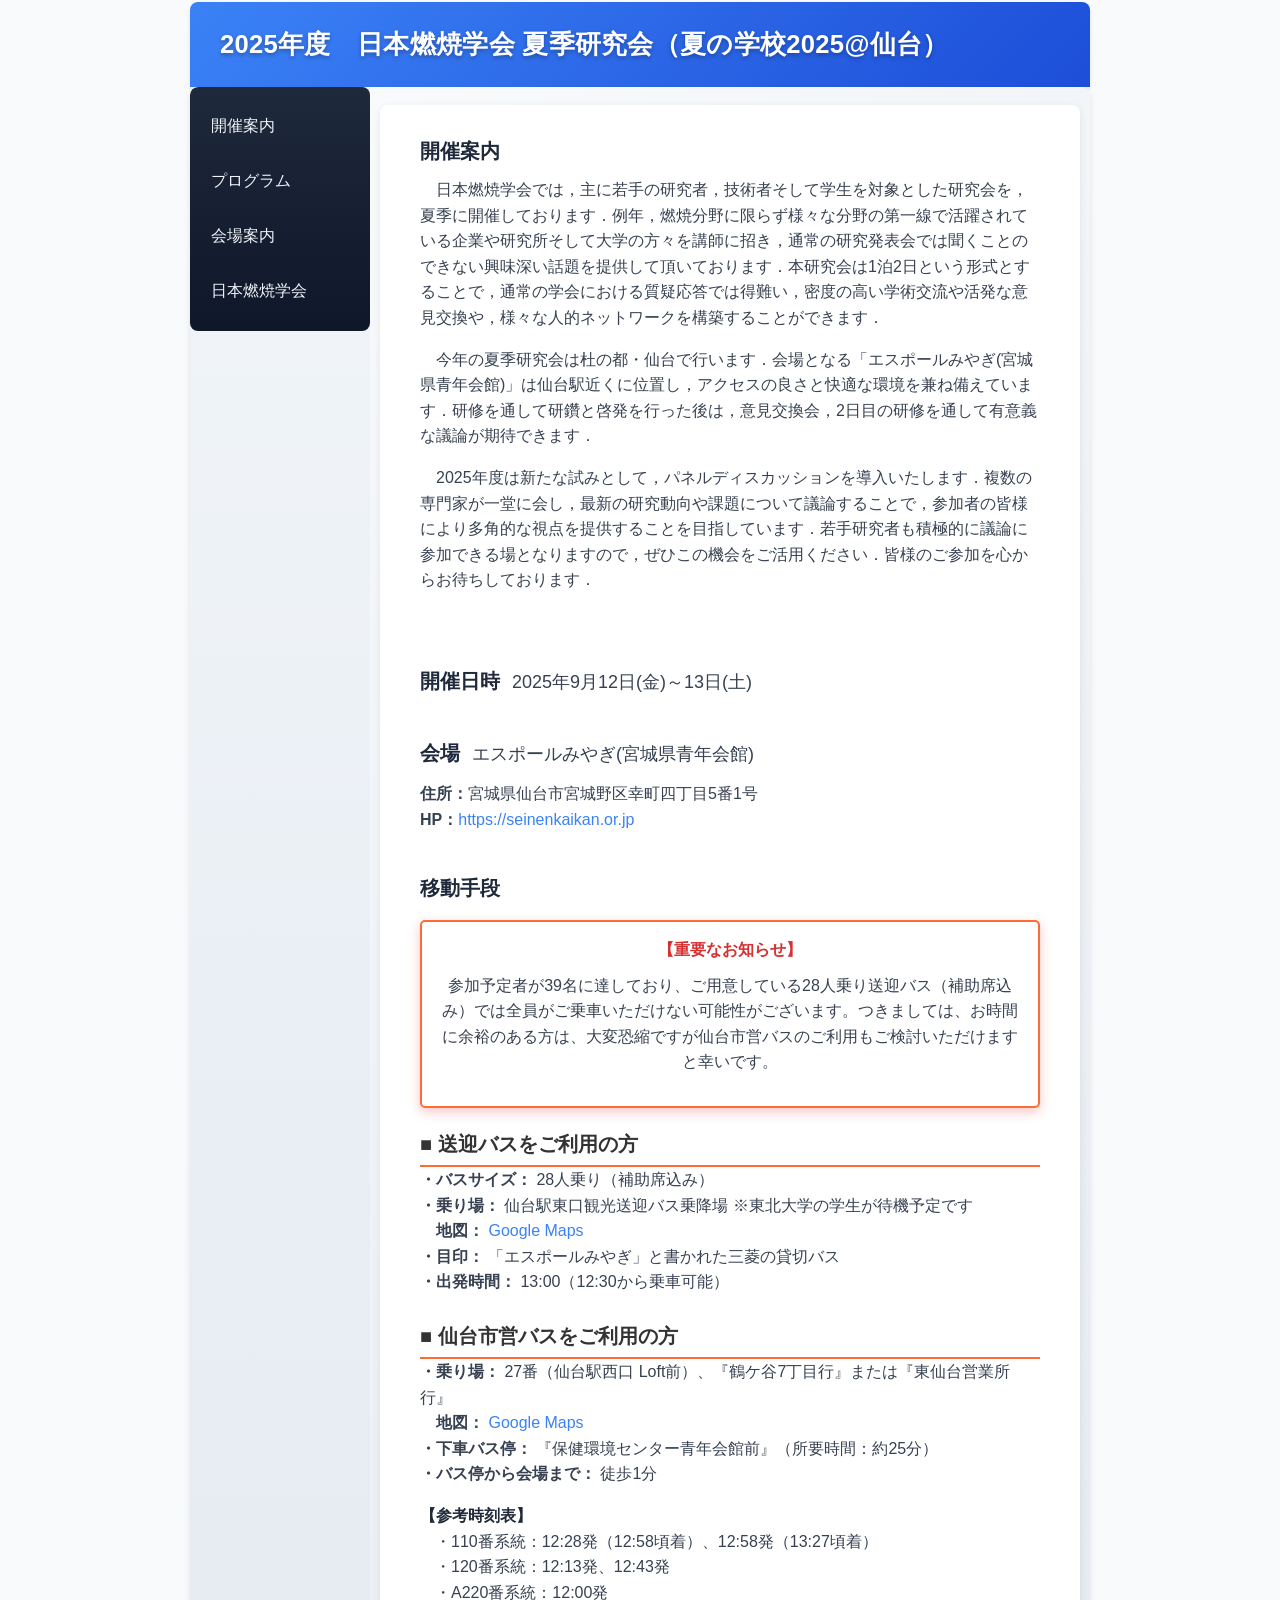
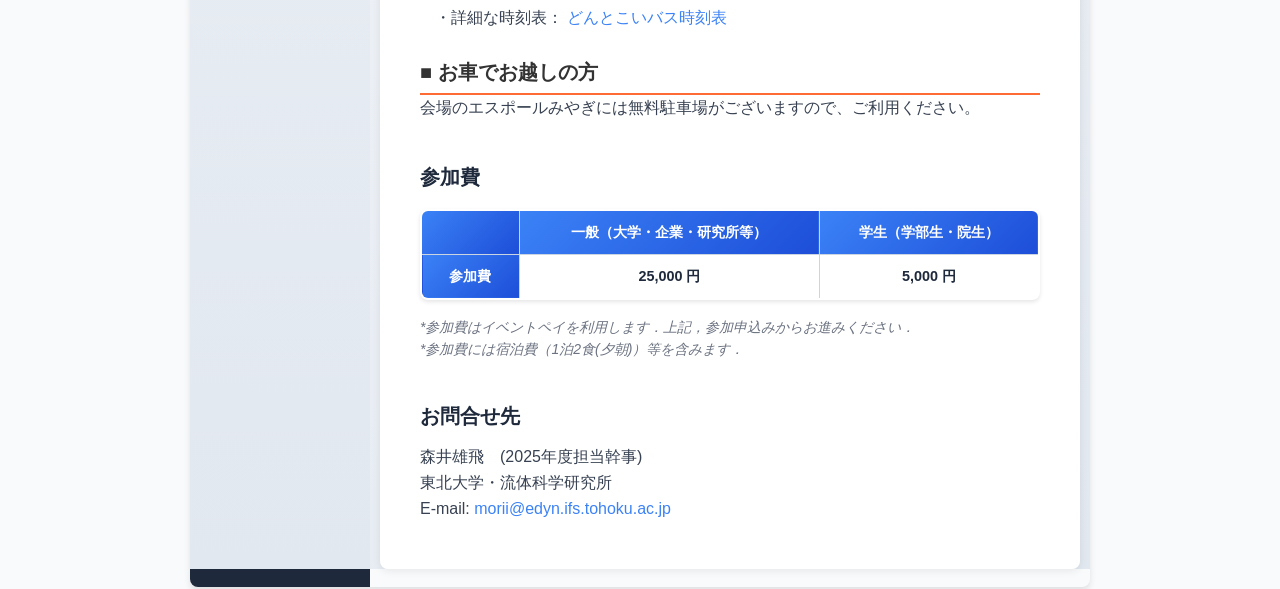
==== 2025/2025_CombustionSummerrSchool_Japan-main/index.html @ 3e6b19f3 "init" ====
<!DOCTYPE HTML PUBLIC "-//W3C//DTD HTML 4.01 Transitional//EN">
<html lang="ja">
<head>
  <meta charset="UTF-8">
  <meta name="GENERATOR" content="JustSystems Homepage Builder Version 21.0.3.0 for Windows">
  <title>2025年度　日本燃焼学会 夏季研究会（夏の学校2025@仙台）</title>
  <link href="hpb9tm10_3.css" rel="stylesheet" type="text/css" id="hpb9tm10_3">
</head>
<body>
<table class="hpb-head" id="HPB_LAYOUT_H" border="0" cellpadding="0" cellspacing="0">
  <tbody>
   <tr><td height="85" style="padding: 20px 30px;"><span class="page-header">2025年度　日本燃焼学会 夏季研究会（夏の学校2025@仙台）</span></td></tr>
  </tbody>
</table>

<table class="hpb-main" id="HPB_LAYOUTTABLE_06" border="0" cellpadding="0" cellspacing="0">
<tbody>
<tr>
<!-- ↓左側一行目 -->
<td class="hpb-side-cell3" id="HPB_LAYOUT_LMV0" valign="top" width="180">
   <table class="hpb-vmenu1" id="HPB_LINK_MENU_TABLE_01" border="0" cellpadding="5" cellspacing="0">
        <tbody>
          <tr><td class="hpb-vmenu1-head" height="1"> </td></tr>
          <tr><td class="hpb-vmenu1-idle1"><a href="index.html" class="hpb-vmenu1-link1">開催案内</a></td></tr>
          <tr><td class="hpb-vmenu1-idle1"><a href="program.html" class="hpb-vmenu1-link1">プログラム</a></td>    </tr>
          <tr><td class="hpb-vmenu1-idle1"><a href="kaijo.html" class="hpb-vmenu1-link1">会場案内</a></td></tr>
          <!--<tr><td class="hpb-vmenu1-idle1"><a href="regist.html" class="hpb-vmenu1-link1">参加申込み</a></td></tr>-->
          <tr><td class="hpb-vmenu1-idle1"><a href="http://www.combustionsociety.jp/" class="hpb-vmenu1-link1">日本燃焼学会</a></td></tr>
          <tr><td class="hpb-vmenu1-head" height="1"> </td></tr>
        </tbody>
   </table></td>

<!-- ↓右側一行目 -->
<td class="hpb-cnt-cell3-x" id="HPB_LAYOUT_CONTENTS" align="center" valign="top"><a name="SKIP_LINK" id="SKIP_LINK"></a><br>

<table class="hpb-lb-tb1" align="center" border="0" cellpadding="0" cellspacing="0">
<tbody>

<tr><td class="hpb-lb-tb1-cell4">
  <div class="content-section">
    <h2 class="text-heading">開催案内</h2>
    <div class="text-body">
      　日本燃焼学会では，主に若手の研究者，技術者そして学生を対象とした研究会を，夏季に開催しております．例年，燃焼分野に限らず様々な分野の第一線で活躍されている企業や研究所そして大学の方々を講師に招き，通常の研究発表会では聞くことのできない興味深い話題を提供して頂いております．本研究会は1泊2日という形式とすることで，通常の学会における質疑応答では得難い，密度の高い学術交流や活発な意見交換や，様々な人的ネットワークを構築することができます．
    </div>
    <div class="text-body">
      　今年の夏季研究会は杜の都・仙台で行います．会場となる「エスポールみやぎ(宮城県青年会館)」は仙台駅近くに位置し，アクセスの良さと快適な環境を兼ね備えています．研修を通して研鑽と啓発を行った後は，意見交換会，2日目の研修を通して有意義な議論が期待できます．
    </div>
    <div class="text-body">
      　2025年度は新たな試みとして，パネルディスカッションを導入いたします．複数の専門家が一堂に会し，最新の研究動向や課題について議論することで，参加者の皆様により多角的な視点を提供することを目指しています．若手研究者も積極的に議論に参加できる場となりますので，ぜひこの機会をご活用ください．皆様のご参加を心からお待ちしております．
    </div>
  </div>

  <div class="info-section">
    <div class="info-item">
      <span class="info-label">開催日時</span>
      <span class="info-value">2025年9月12日(金)～13日(土)</span>
    </div>
  </div>

  <div class="info-section">
    <div class="info-item">
      <span class="info-label">会場</span>
      <span class="info-value">エスポールみやぎ(宮城県青年会館)</span>
    </div>
    <div class="info-details">
      <div class="text-body">
        <strong>住所：</strong>宮城県仙台市宮城野区幸町四丁目5番1号<br>
        <strong>HP：</strong><a href="https://seinenkaikan.or.jp">https://seinenkaikan.or.jp</a>
      </div>
    </div>
  </div>

  <div class="info-section">
    <div class="info-item">
      <span class="info-label">移動手段</span>
    </div>
    <div class="info-details">
      <div class="deadline-warning" style="background: none !important; border: 2px solid #ff6b35; padding: 15px; margin-bottom: 20px; border-radius: 5px;">
        <div style="font-weight: bold; color: #d63031; margin-bottom: 10px;">【重要なお知らせ】</div>
        <div class="text-body">
          参加予定者が39名に達しており、ご用意している28人乗り送迎バス（補助席込み）では全員がご乗車いただけない可能性がございます。つきましては、お時間に余裕のある方は、大変恐縮ですが仙台市営バスのご利用もご検討いただけますと幸いです。
        </div>
      </div>
      
      <div style="margin-bottom: 25px;">
        <h3 style="color: #333; border-bottom: 2px solid #ff6b35; padding-bottom: 5px;">■ 送迎バスをご利用の方</h3>
        <div class="text-body">
          <strong>・バスサイズ：</strong> 28人乗り（補助席込み）<br>
          <strong>・乗り場：</strong> 仙台駅東口観光送迎バス乗降場 ※東北大学の学生が待機予定です<br>
          　<strong>地図：</strong> <a href="https://maps.google.com/?cid=13411149127539616273&g_mp=Cidnb29nbGUubWFwcy5wbGFjZXMudjEuUGxhY2VzLlNlYXJjaFRleHQ">Google Maps</a><br>
          <strong>・目印：</strong> 「エスポールみやぎ」と書かれた三菱の貸切バス<br>
          <strong>・出発時間：</strong> 13:00（12:30から乗車可能）
        </div>
      </div>
      
      <div style="margin-bottom: 25px;">
        <h3 style="color: #333; border-bottom: 2px solid #ff6b35; padding-bottom: 5px;">■ 仙台市営バスをご利用の方</h3>
        <div class="text-body">
          <strong>・乗り場：</strong> 27番（仙台駅西口 Loft前）、『鶴ケ谷7丁目行』または『東仙台営業所行』<br>
          　<strong>地図：</strong> <a href="https://maps.google.com/?cid=9888754777734787232&g_mp=Cidnb29nbGUubWFwcy5wbGFjZXMudjEuUGxhY2VzLlNlYXJjaFRleHQ">Google Maps</a><br>
          <strong>・下車バス停：</strong> 『保健環境センター青年会館前』（所要時間：約25分）<br>
          <strong>・バス停から会場まで：</strong> 徒歩1分
        </div>
        
        <div style="margin-top: 15px;">
          <strong>【参考時刻表】</strong><br>
          <div class="text-body" style="margin-left: 15px;">
            ・110番系統：12:28発（12:58頃着）、12:58発（13:27頃着）<br>
            ・120番系統：12:13発、12:43発<br>
            ・A220番系統：12:00発<br>
            ・詳細な時刻表： <a href="http://www.donto.co.jp/timetable/citybus/bus_d_result.cgi?SW=90&TG=C&BSC=0050154">どんとこいバス時刻表</a>
          </div>
        </div>
      </div>
      
      <div style="margin-bottom: 15px;">
        <h3 style="color: #333; border-bottom: 2px solid #ff6b35; padding-bottom: 5px;">■ お車でお越しの方</h3>
        <div class="text-body">
          会場のエスポールみやぎには無料駐車場がございますので、ご利用ください。
        </div>
      </div>
    </div>
  </div>
  <div class="info-section">
    <div class="info-item">
      <span class="info-label">参加費</span>
    </div>
    <!--
    <div class="deadline-warning">
      <span class="deadline-text">申込締切：</span><span class="deadline-date">2025年8月31日(日)</span>
    </div>
    -->
    <div class="info-details">      <table class="fee-table">
        <tbody>
          <tr>
            <td class="fee-table-header" width="80"></td>
            <td class="fee-table-header" width="280"><strong>一般（大学・企業・研究所等）</strong></td>
            <td class="fee-table-header" width="200"><strong>学生（学部生・院生）</strong></td>
          </tr>
          <tr>
            <td class="fee-table-header"><strong>参加費</strong></td>
            <td class="fee-table-data"><strong>25,000 円</strong></td>
            <td class="fee-table-data"><strong>5,000 円</strong></td>
          </tr>
        </tbody>
      </table>
      <!--
      <div class="registration-button" style="text-align: center; margin: 20px 0;">
        <a href="regist.html" style="display: inline-block; background-color: #ff6b35; color: white; padding: 15px 40px; text-decoration: none; font-size: 18px; font-weight: bold; border-radius: 5px; box-shadow: 0 2px 4px rgba(0,0,0,0.2); transition: background-color 0.3s;">参加申込みはこちら</a>
      </div>-->
      <div class="info-note">
        *参加費はイベントペイを利用します．上記，参加申込みからお進みください．<br>
        *参加費には宿泊費（1泊2食(夕朝)）等を含みます．
      </div>
    </div>
  </div>

  <div class="info-section">
    <div class="info-item">
      <span class="info-label">お問合せ先</span>
    </div>
    <div class="info-details">
      <div class="text-body">
        森井雄飛　(2025年度担当幹事)<br>
        東北大学・流体科学研究所<br>
        E-mail: <span id="email-address">JavaScript有効化でメールアドレスが表示されます</span>
      </div>
    </div>
  </div>

</td></tr>

</tbody></table>
</td>
</tr>

<!-- ↓二行目 -->
<tr>
<td class="hpb-cnt-cell4" valign="top"></td>
<td class="hpb-side-cell4" height="18" valign="top"></td>
</tr>

</tbody>
</table>
<script>
// より高度なスパム対策でメールアドレスを表示
document.addEventListener('DOMContentLoaded', function() {
    // Base64エンコードされたメールアドレス
    var encodedEmail = 'bW9yaWlAZWR5bi5pZnMudG9ob2t1LmFjLmpw';
    var emailSpan = document.getElementById('email-address');
    if (emailSpan) {
        var decodedEmail = atob(encodedEmail);
        emailSpan.innerHTML = '<a href="mailto:' + decodedEmail + '" style="color: #3b82f6;">' + decodedEmail + '</a>';
    }
});
</script>
</body>
</html>
---- 2025/2025_CombustionSummerrSchool_Japan-main/hpb9tm10_3.css ----
/*- themeid=hpb9tm10_3; --------------------------------*/
/*-------------------- maintable --------------------*/

.hpb-main {
	width: 900px;
	box-shadow: 0 4px 6px rgba(0, 0, 0, 0.1);
	border-radius: 8px;
	overflow: hidden;
}

/*-------------------- contents --------------------*/

.hpb-cnt-cell3-x {
	font-size: 100%;
	background: linear-gradient(135deg, #f8fafc 0%, #e2e8f0 100%);
}

.hpb-cnt-cell4 {
	font-size: 100%;
	background: #1e293b;
}

/*-------------------- head --------------------*/

.hpb-head {
	background: linear-gradient(135deg, #3b82f6 0%, #1d4ed8 100%);
	box-shadow: 0 2px 4px rgba(0, 0, 0, 0.1);
	border-radius: 8px 8px 0 0;
	overflow: hidden;
}

/*-------------------- side --------------------*/

.hpb-side-cell3 {
	font-size: 100%;
	background: linear-gradient(180deg, #f1f5f9 0%, #e2e8f0 100%);
	width: 180px;
}

/*-------------------- layout base --------------------*/

.hpb-lb-tb1 {
	width: 700px;
	border-radius: 8px;
	overflow: hidden;
	box-shadow: 0 2px 8px rgba(0, 0, 0, 0.08);
}

.hpb-lb-tb1-cell4 {
	font-size: 1rem;
	font-weight: normal;
	padding: 2rem 2.5rem;
	background: #ffffff;
	border-bottom: none;
	line-height: 1.6;
}

.hpb-lb-tb1-cell4:last-child {
	border-bottom: none;
}

/* 参加費テーブル用スタイル */
.fee-table {
	border-collapse: collapse;
	border: 2px solid #3b82f6;
	border-radius: 8px;
	overflow: hidden;
	margin: 1rem 0;
	box-shadow: 0 2px 4px rgba(0, 0, 0, 0.1);
	width: 100%;
	max-width: 700px;
}

.fee-table td {
	border: 1px solid #cbd5e1;
	padding: 12px 8px;
	font-size: 0.9rem;
	white-space: nowrap;
	text-align: center;
}

.fee-table-header {
	background: linear-gradient(135deg, #3b82f6 0%, #1d4ed8 100%);
	color: white;
	font-weight: 600;
}

.fee-table-data {
	background: #ffffff;
	color: #1e293b;
	font-weight: 600;
}

/*-------------------- vertical menu --------------------*/

.hpb-vmenu1 {
	float: none;
	width: 100%;
	background: linear-gradient(180deg, #1e293b 0%, #0f172a 100%);
	border-radius: 8px;
	overflow: hidden;
}

.hpb-vmenu1-head {
	height: 12px;
}

.hpb-vmenu1-link0:link {
	text-decoration: none;
	color: #000000;
}

.hpb-vmenu1-link0:visited {
	color: #000000;
	text-decoration: none;
}

.hpb-vmenu1-link0:hover {
	color: #000000;
	text-decoration: underline;
}

.hpb-vmenu1-link1:link {
	font-size: 100%;
	color: #f1f5f9;
	text-decoration: none;
	display: block;
	padding: 12px 16px;
	transition: all 0.3s ease;
}

.hpb-vmenu1-link1:visited {
	font-size: 100%;
	color: #f1f5f9;
	text-decoration: none;
}

.hpb-vmenu1-link1:hover {
	font-size: 100%;
	color: #ffffff;
	text-decoration: none;
	background: rgba(59, 130, 246, 0.2);
	transform: translateX(4px);
}

.hpb-vmenu1-link2:link {
	font-size: 100%;
	color: #FF0000;
	text-decoration: none;
}

.hpb-vmenu1-link2:visited {
	font-size: 100%;
	color: #FF0000;
	text-decoration: none;
}

.hpb-vmenu1-link2:hover {
	font-size: 100%;
	color: #FF0000;
	text-decoration: underline;
}

/* Section spacing improvements */
.section-spacing {
	margin-bottom: 1.5rem;
}

.section-spacing:last-child {
	margin-bottom: 0;
}

/* Better typography for specific elements */
.text-heading + .text-highlight,
.text-heading + .text-small {
	margin-left: 0.5rem;
}

/*-------------------- content menu --------------------*/
/* Empty ruleset removed */

/*-------------------- element type --------------------*/

a:link {
	color: #3b82f6;
	text-decoration: none;
	transition: color 0.3s ease;
}

a:visited {
	color: #3b82f6;
	text-decoration: none;
}

a:hover {
	color: #1d4ed8;
	text-decoration: none;
}

body {
	color: #1f2937;
	margin: 2px;
	font-size: 16px;
	background: #f8fafc;
	text-align: center;
	font-family: -apple-system, BlinkMacSystemFont, "Segoe UI", Roboto, "Helvetica Neue", Arial, "Noto Sans JP", sans-serif;
	line-height: 1.6;
}

h1 {
	color: #333333;
	margin-top: 0px;
	margin-right: 0px;
	margin-bottom: 0px;
	margin-left: 0px;
	font-size: 140%;
	font-weight: bold;
}

h2 {
	color: #333333;
	margin-top: 0px;
	margin-right: 0px;
	margin-bottom: 0px;
	margin-left: 0px;
	font-size: 135%;
	font-weight: bold;
}

h3 {
	color: #333333;
	margin-top: 0px;
	margin-right: 0px;
	margin-bottom: 0px;
	margin-left: 0px;
	font-size: 125%;
	font-weight: bold;
}

h4 {
	color: #333333;
	margin-top: 0px;
	margin-right: 0px;
	margin-bottom: 0px;
	margin-left: 0px;
	font-size: 119%;
	font-weight: bold;
}

h5 {
	color: #333333;
	margin-top: 0px;
	margin-right: 0px;
	margin-bottom: 0px;
	margin-left: 0px;
	font-size: 110%;
	font-weight: bold;
}

h6 {
	color: #333333;
	margin-top: 0px;
	margin-right: 0px;
	margin-bottom: 0px;
	margin-left: 0px;
	font-size: 100%;
	font-weight: bold;
}

address {
	color: #9b9b9b;
	margin-top: 8px;
	margin-right: 0px;
	margin-bottom: 8px;
	margin-left: 0px;
}

blockquote {
	color: #9b9b9b;
	margin-top: 8px;
	margin-right: 15px;
	margin-bottom: 8px;
	margin-left: 15px;
}

p {
	color: #333333;
	margin-top: 0px;
	margin-right: 0px;
	margin-bottom: 0px;
	margin-left: 0px;
	font-weight: normal;
}

pre {
	color: #9b9b9b;
	margin-top: 8px;
	margin-right: 0px;
	margin-bottom: 8px;
	margin-left: 0px;
}

ul {
	color: #333333;
	margin-top: 0px;
	margin-right: 0px;
	margin-bottom: 0px;
	margin-left: 16px;
	list-style-image : url(hpb_bul_circle01.gif);
	list-style-position: outside;
	list-style-type: none;
}

th {
	color: #333333;
	font-weight: bold;
}

select {
	color: #333333;
	margin-top: 0px;
	margin-right: 0px;
	margin-bottom: 0px;
	margin-left: 0px;
	font-weight: normal;
}

.hpb-head,.hpb-main {
	width: 900px;
	margin-right: auto;
	margin-left: auto;
	text-align: left;
}

/* Typography System */
.text-title {
	font-size: 1.5rem;
	font-weight: 700;
	color: #1e293b;
	line-height: 1.4;
	margin-bottom: 1rem;
}

.text-heading {
	font-size: 1.25rem;
	font-weight: 600;
	color: #1e293b;
	line-height: 1.4;
	margin-bottom: 0.75rem;
}

.text-subheading {
	font-size: 1.125rem;
	font-weight: 600;
	color: #374151;
	line-height: 1.4;
	margin-bottom: 0.5rem;
}

.text-body {
	font-size: 1rem;
	font-weight: 400;
	color: #374151;
	line-height: 1.6;
	margin-bottom: 1rem;
}

.text-small {
	font-size: 0.875rem;
	font-weight: 400;
	color: #6b7280;
	line-height: 1.5;
}

.text-highlight {
	font-size: 1.125rem;
	font-weight: 500;
	color: #1e293b;
	line-height: 1.5;
}

/* Page header style */
.page-header {
	font-size: 1.6rem;
	font-weight: 800;
	color: white;
	line-height: 1.2;
	text-shadow: 0 2px 4px rgba(0, 0, 0, 0.3);
	letter-spacing: 0.3px;
}

/* Section spacing */
.section-spacing {
	margin-bottom: 2rem;
}

.section-spacing:last-child {
	margin-bottom: 0;
}

/* Content wrapper for better spacing */
.content-wrapper {
	padding: 1.5rem 2rem;
}

/* Information Display Components */
.info-section {
	margin-bottom: 2.5rem;
	padding: 0;
}

.info-section:last-child {
	margin-bottom: 0;
}

.info-item {
	display: flex;
	align-items: baseline;
	margin-bottom: 0.5rem;
	flex-wrap: wrap;
}

.info-label {
	font-size: 1.25rem;
	font-weight: 600;
	color: #1e293b;
	margin-right: 0.75rem;
	min-width: fit-content;
}

.info-value {
	font-size: 1.125rem;
	font-weight: 500;
	color: #374151;
	flex: 1;
}

.info-details {
	margin-top: 0.75rem;
	padding-left: 0;
}

.info-note {
	font-size: 0.875rem;
	color: #6b7280;
	margin-top: 0.5rem;
	font-style: italic;
}

/* Content sections with consistent spacing */
.content-section {
	margin-bottom: 2rem;
	padding-bottom: 1.5rem;
}

/* Deadline Warning Component */
.deadline-warning {
	background: linear-gradient(135deg, #ef4444 0%, #dc2626 100%);
	color: white;
	padding: 0.75rem 1.25rem;
	border-radius: 8px;
	font-weight: 600;
	font-size: 1rem;
	text-align: center;
	margin: 1rem 0;
	box-shadow: 0 4px 12px rgba(239, 68, 68, 0.3);
	border: 2px solid #fee2e2;
	animation: pulse-warning 2s infinite;
}

.deadline-warning .deadline-text {
	font-size: 1.1rem;
	font-weight: 700;
	text-shadow: 0 1px 2px rgba(0, 0, 0, 0.2);
}

.deadline-warning .deadline-date {
	font-size: 1.2rem;
	font-weight: 800;
	margin: 0 0.5rem;
	text-decoration: underline;
}

@keyframes pulse-warning {
	0%, 100% {
		box-shadow: 0 4px 12px rgba(239, 68, 68, 0.3);
		transform: scale(1);
	}
	50% {
		box-shadow: 0 6px 20px rgba(239, 68, 68, 0.5);
		transform: scale(1.02);
	}
}

/* Alternative subtle warning style */
.deadline-notice {
	background: linear-gradient(135deg, #fbbf24 0%, #f59e0b 100%);
	color: #92400e;
	padding: 0.75rem 1.25rem;
	border-radius: 8px;
	font-weight: 600;
	font-size: 1rem;
	text-align: center;
	margin: 1rem 0;
	border: 2px solid #fed7aa;
	box-shadow: 0 2px 8px rgba(251, 191, 36, 0.3);
}

/* Program Schedule Table */
.program-table {
	width: 105%;
	border-collapse: collapse;
	margin: 1rem 0;
	background: #ffffff;
	border-radius: 8px;
	overflow: hidden;
	box-shadow: 0 2px 8px rgba(0, 0, 0, 0.08);
}

.program-table th,
.program-table td {
	padding: 12px 20px;
	text-align: left;
	border-bottom: 1px solid #e2e8f0;
}

.program-table th {
	background: linear-gradient(135deg, #f1f5f9 0%, #e2e8f0 100%);
	font-weight: 600;
	color: #374151;
	font-size: 0.95rem;
}

.program-table td {
	color: #374151;
	font-size: 1rem;
	line-height: 1.5;
}

.program-table .time-col {
	width: 90px;
	font-weight: 600;
	color: #1e293b;
	white-space: nowrap;
}

.program-table .content-col {
	color: #374151;
}

.program-table tr:last-child td {
	border-bottom: none;
}

.program-table tr:hover {
	background-color: #f8fafc;
}
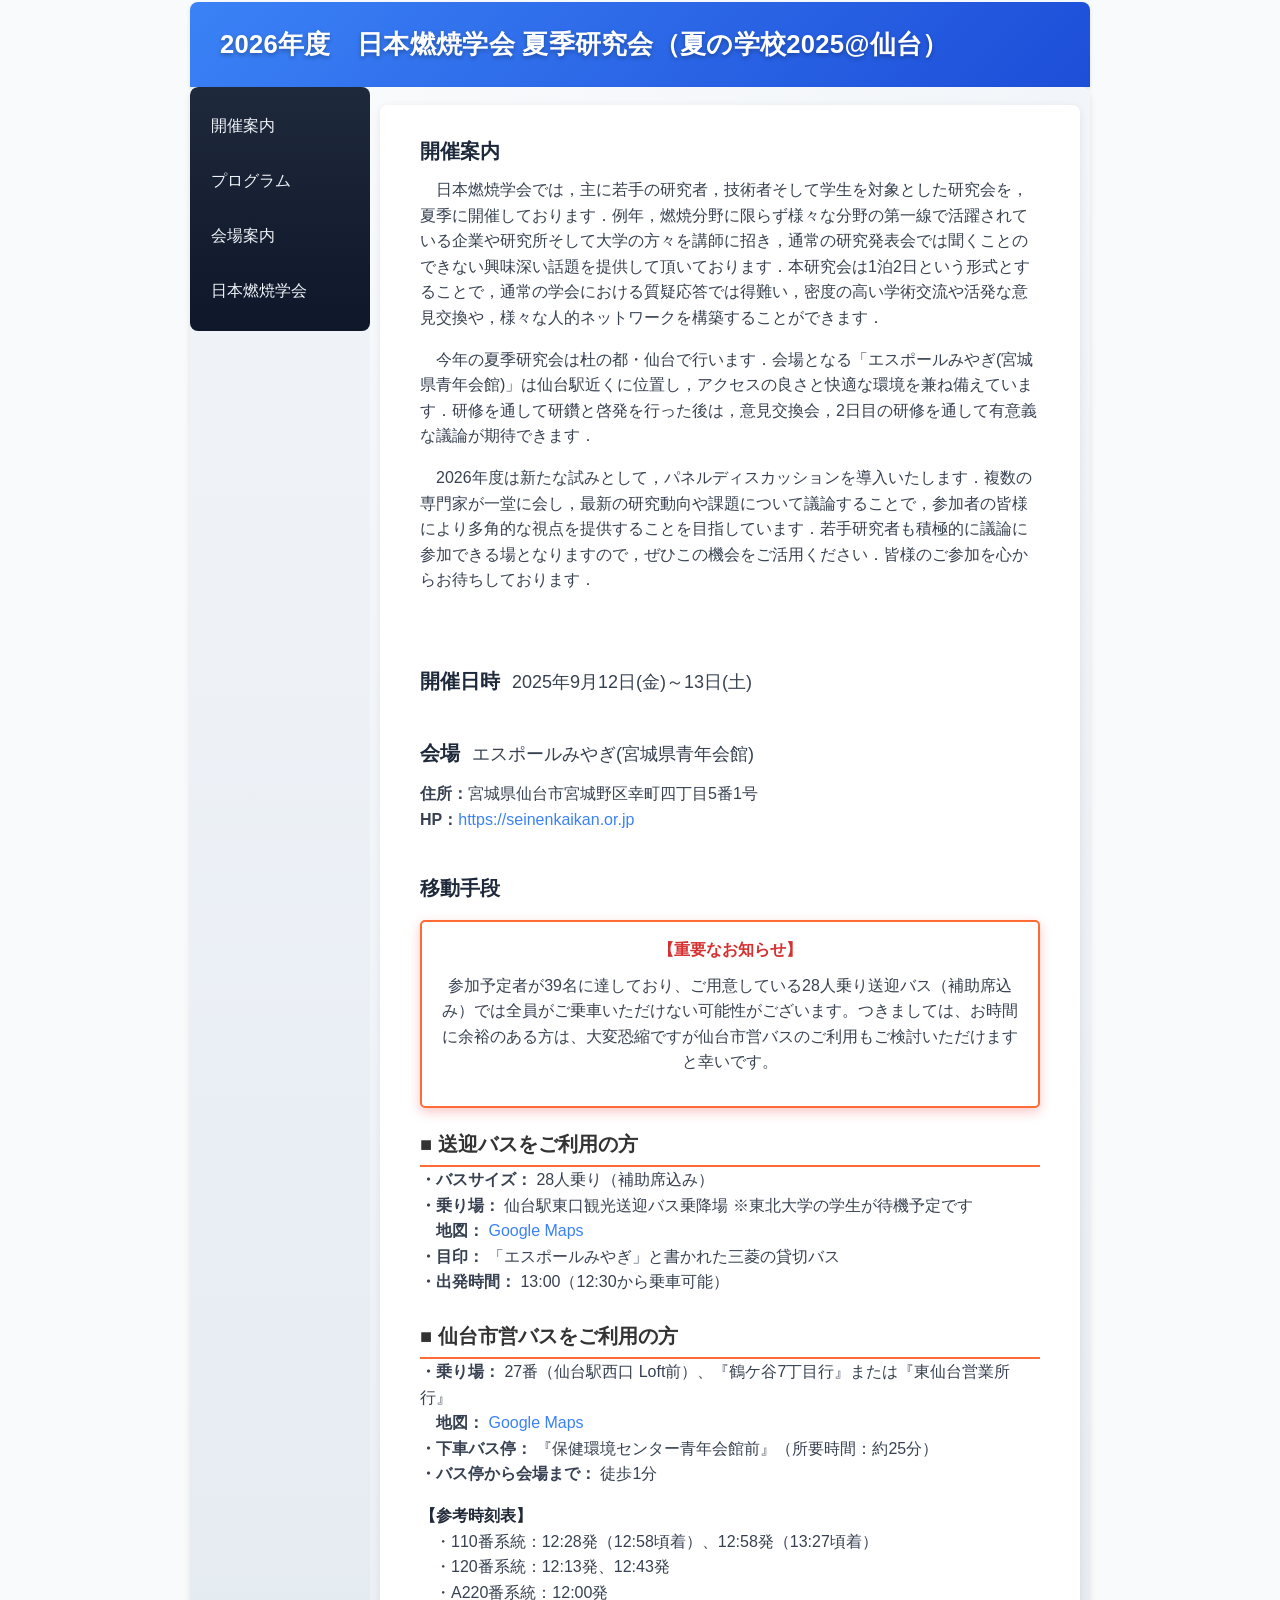
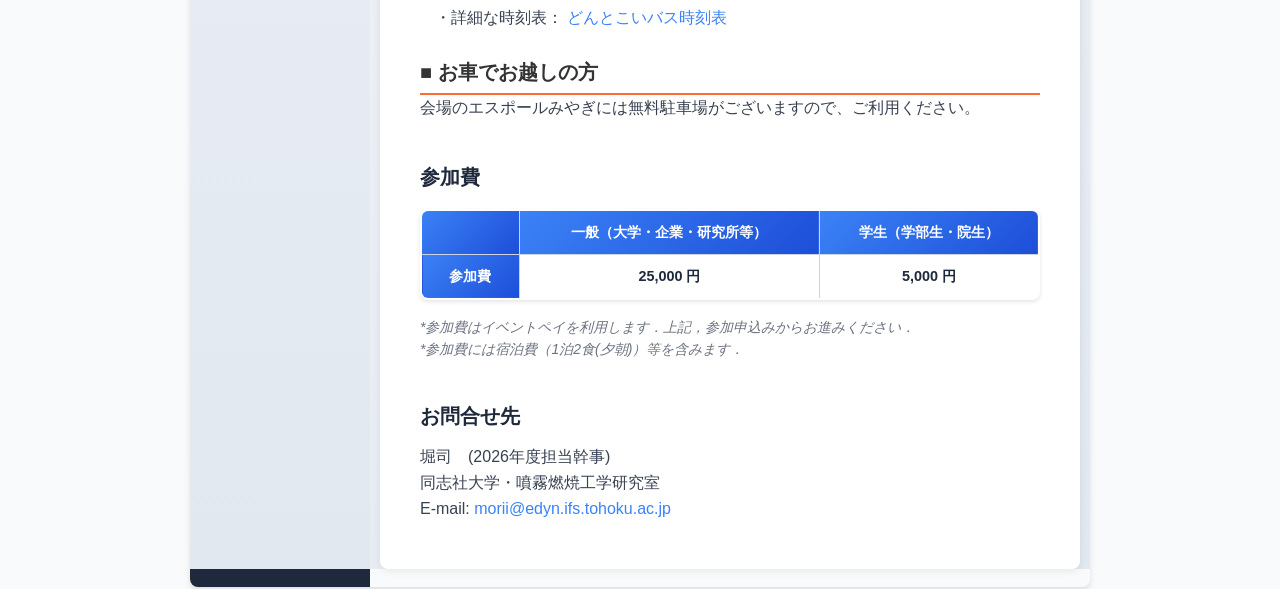
==== commit 5443e1f6: "260607" ====
--- a/2025/2025_CombustionSummerrSchool_Japan-main/index.html
+++ b/2025/2025_CombustionSummerrSchool_Japan-main/index.html
@@ -3,13 +3,13 @@
 <head>
   <meta charset="UTF-8">
   <meta name="GENERATOR" content="JustSystems Homepage Builder Version 21.0.3.0 for Windows">
-  <title>2025年度　日本燃焼学会 夏季研究会（夏の学校2025@仙台）</title>
+  <title>2026年度　日本燃焼学会 夏季研究会（夏の学校2025@仙台）</title>
   <link href="hpb9tm10_3.css" rel="stylesheet" type="text/css" id="hpb9tm10_3">
 </head>
 <body>
 <table class="hpb-head" id="HPB_LAYOUT_H" border="0" cellpadding="0" cellspacing="0">
   <tbody>
-   <tr><td height="85" style="padding: 20px 30px;"><span class="page-header">2025年度　日本燃焼学会 夏季研究会（夏の学校2025@仙台）</span></td></tr>
+   <tr><td height="85" style="padding: 20px 30px;"><span class="page-header">2026年度　日本燃焼学会 夏季研究会（夏の学校2025@仙台）</span></td></tr>
   </tbody>
 </table>
 
@@ -46,7 +46,7 @@
       　今年の夏季研究会は杜の都・仙台で行います．会場となる「エスポールみやぎ(宮城県青年会館)」は仙台駅近くに位置し，アクセスの良さと快適な環境を兼ね備えています．研修を通して研鑽と啓発を行った後は，意見交換会，2日目の研修を通して有意義な議論が期待できます．
     </div>
     <div class="text-body">
-      　2025年度は新たな試みとして，パネルディスカッションを導入いたします．複数の専門家が一堂に会し，最新の研究動向や課題について議論することで，参加者の皆様により多角的な視点を提供することを目指しています．若手研究者も積極的に議論に参加できる場となりますので，ぜひこの機会をご活用ください．皆様のご参加を心からお待ちしております．
+      　2026年度は新たな試みとして，パネルディスカッションを導入いたします．複数の専門家が一堂に会し，最新の研究動向や課題について議論することで，参加者の皆様により多角的な視点を提供することを目指しています．若手研究者も積極的に議論に参加できる場となりますので，ぜひこの機会をご活用ください．皆様のご参加を心からお待ちしております．
     </div>
   </div>
 
@@ -161,8 +161,8 @@
     </div>
     <div class="info-details">
       <div class="text-body">
-        森井雄飛　(2025年度担当幹事)<br>
-        東北大学・流体科学研究所<br>
+        堀司　(2026年度担当幹事)<br>
+        同志社大学・噴霧燃焼工学研究室<br>
         E-mail: <span id="email-address">JavaScript有効化でメールアドレスが表示されます</span>
       </div>
     </div>
